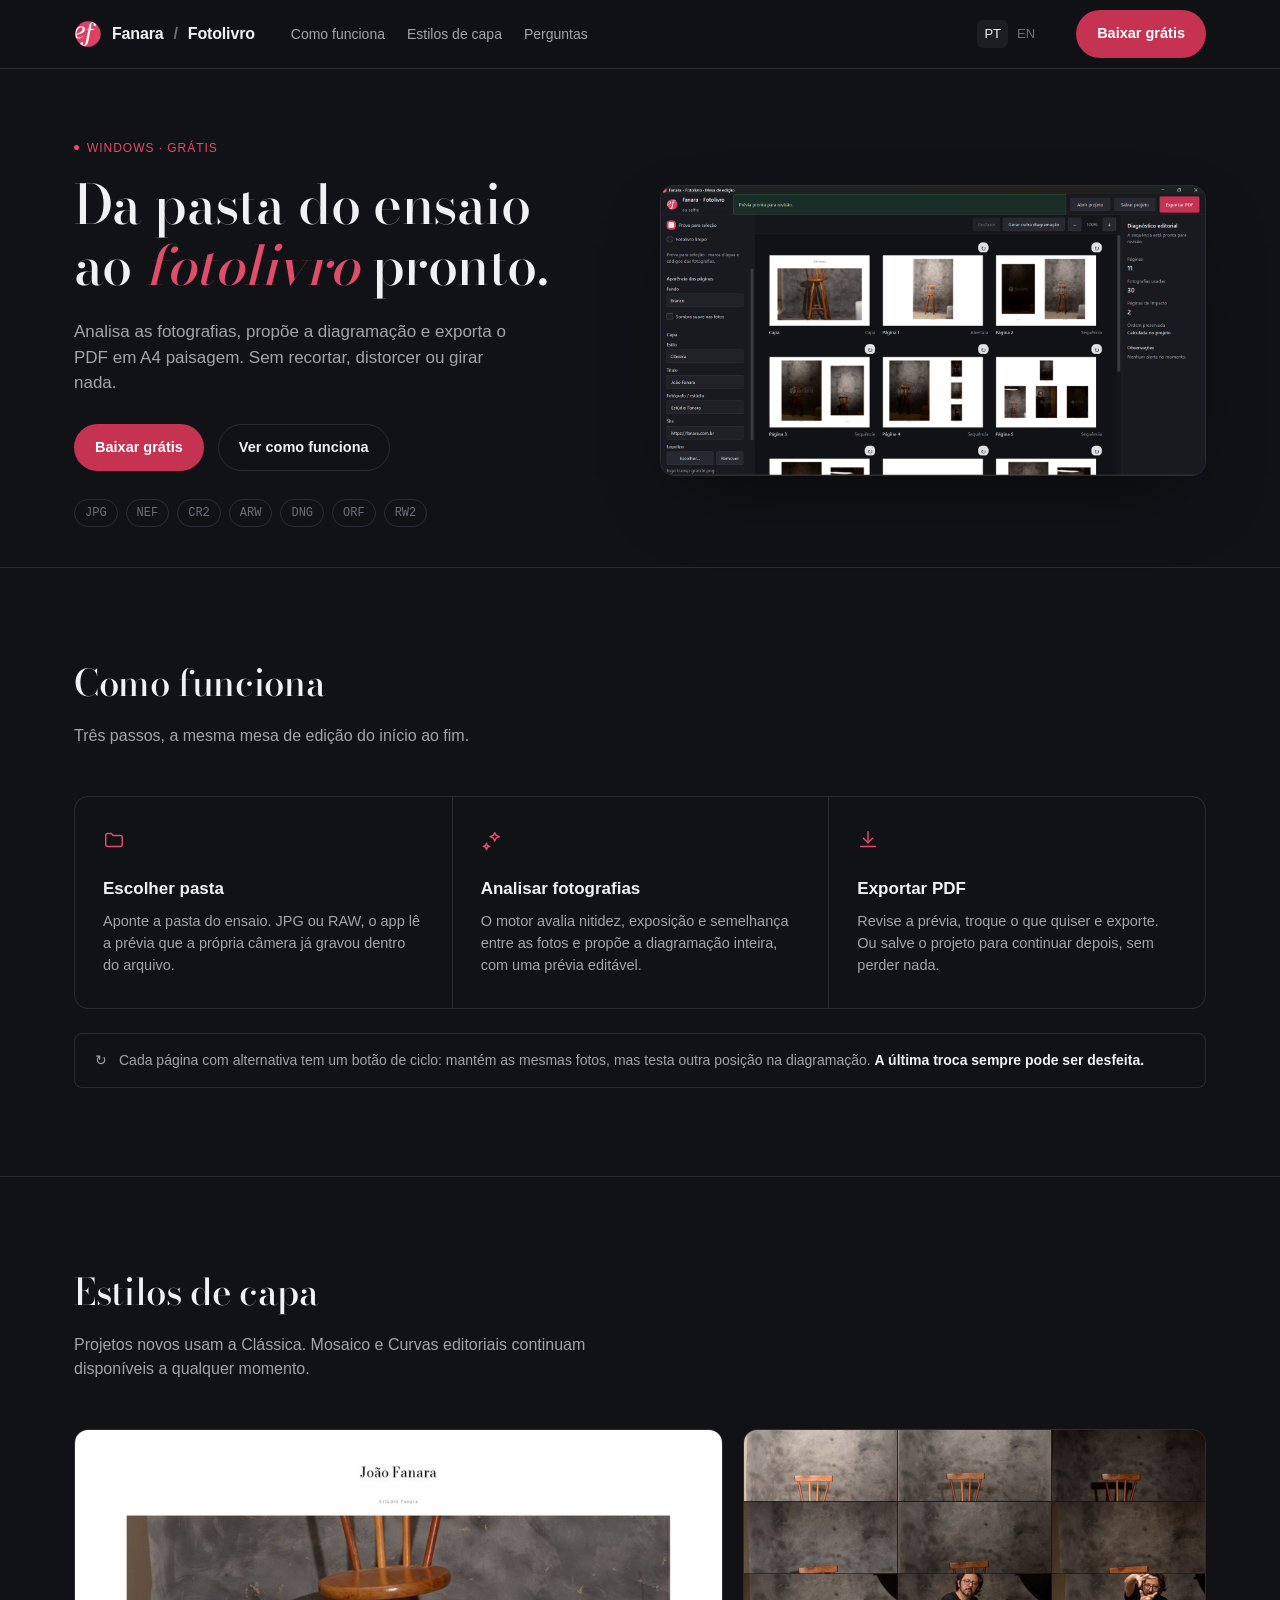
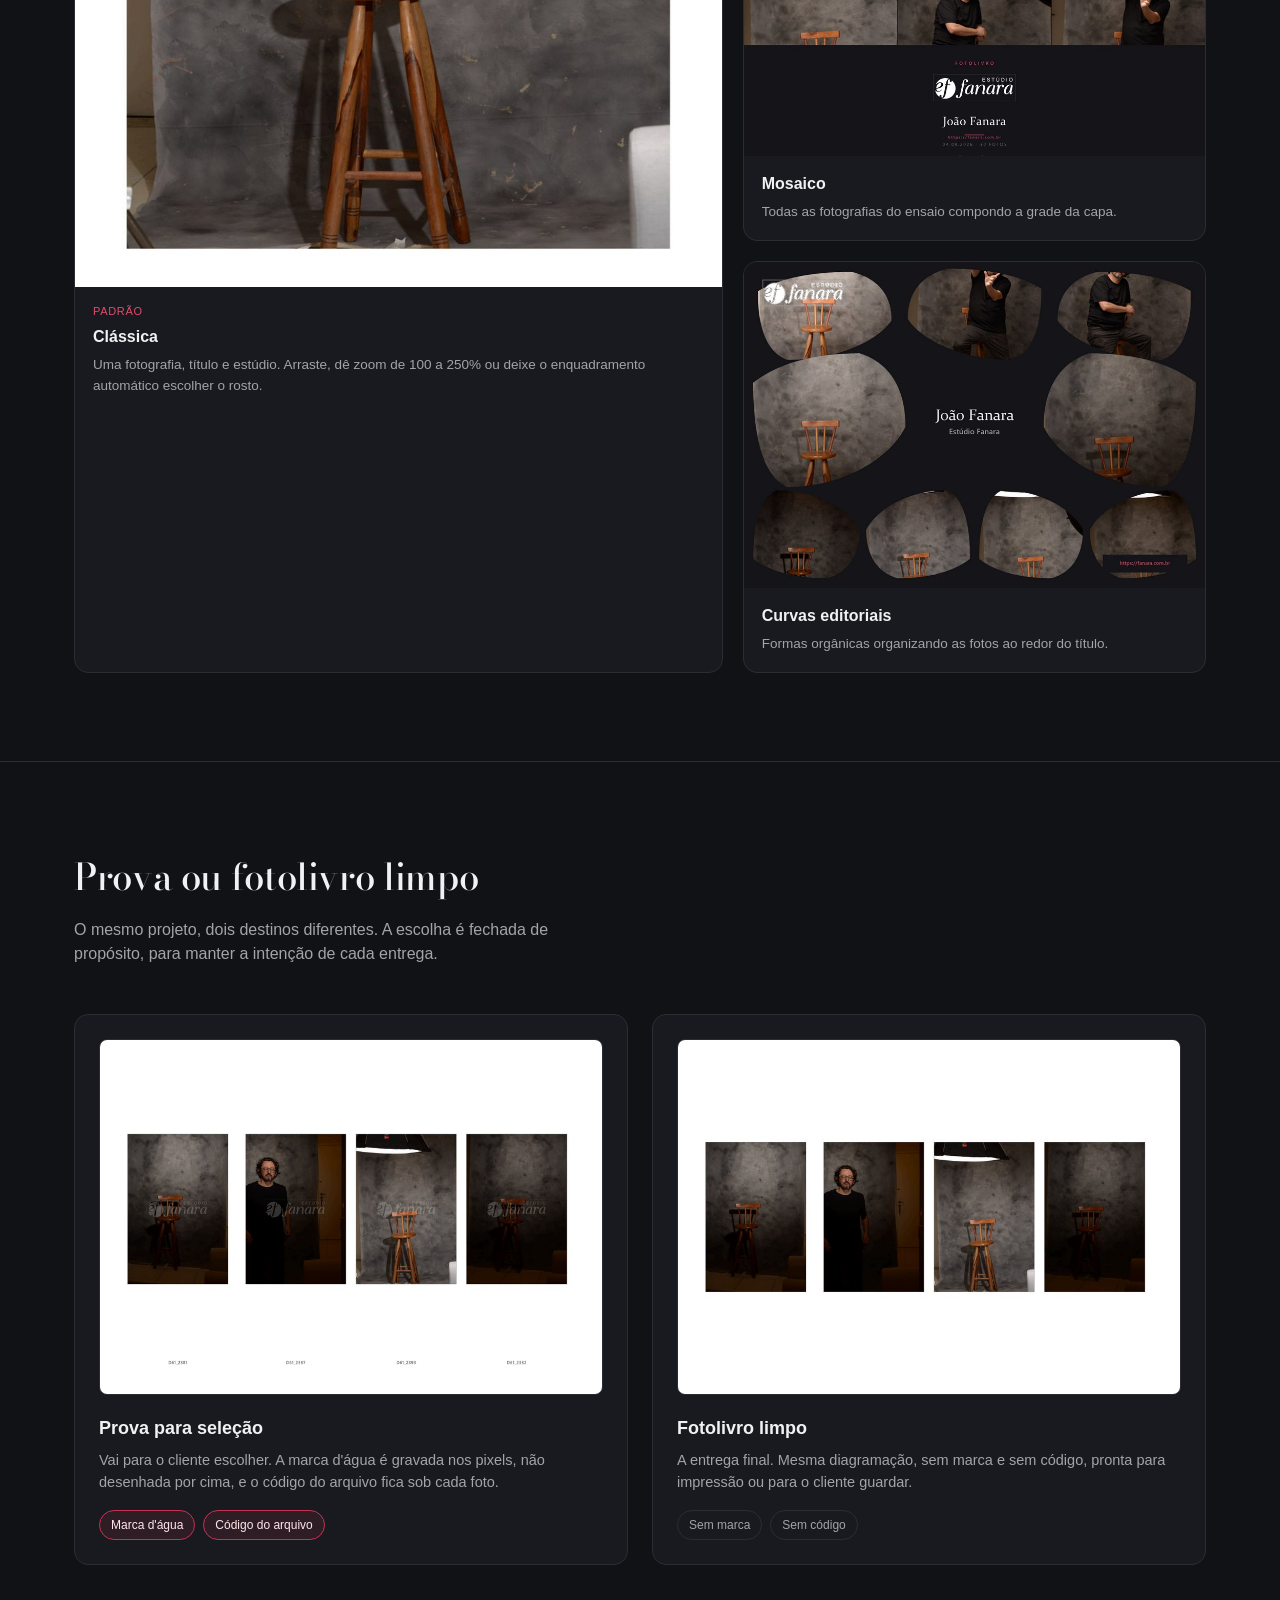
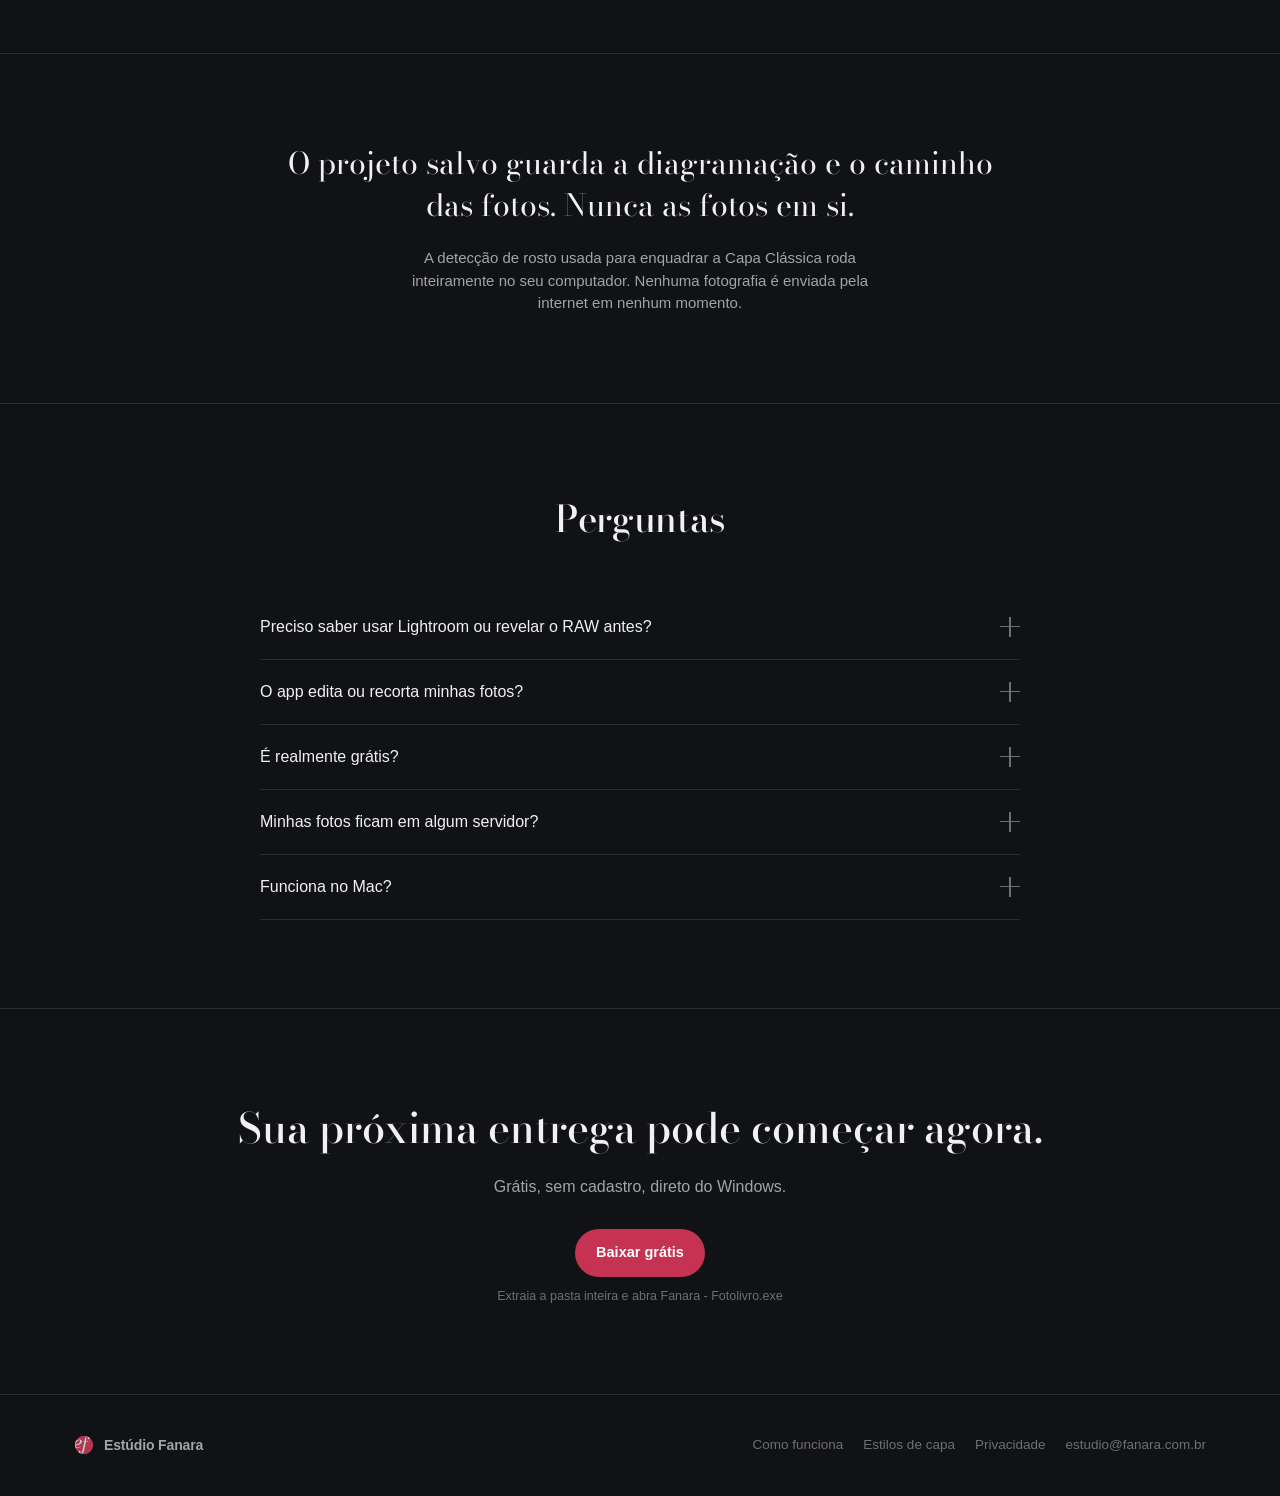
==== site/index.html @ 3e8a2805 "feat: publish the site and the Store submission assets Everything the Microsoft Store submission nee" ====
<!doctype html>
<html lang="pt-BR">
<head>
<meta charset="utf-8">
<meta name="viewport" content="width=device-width, initial-scale=1">
<title>Fanara - Fotolivro — da pasta do ensaio ao PDF pronto</title>
<meta name="description" content="Aplicativo Windows gratuito que transforma a pasta de um ensaio em fotolivro A4. Analisa as fotos, propõe a diagramação e exporta o PDF sem recortar, distorcer ou girar nada.">
<link rel="icon" href="assets/img/mark.png">
<link rel="alternate" hreflang="pt-BR" href="https://fotolivro.fanara.com.br/">
<link rel="alternate" hreflang="en" href="https://fotolivro.fanara.com.br/en/">
<link rel="stylesheet" href="assets/css/style.css">
</head>
<body>

<nav class="nav">
  <div class="wrap">
    <a class="brand" href="#top">
      <img src="assets/img/mark.png" alt="">
      Fanara <span style="color:var(--text-faint)">/</span> Fotolivro
    </a>
    <ul class="nav-links">
      <li><a href="#como-funciona">Como funciona</a></li>
      <li><a href="#capas">Estilos de capa</a></li>
      <li><a href="#perguntas">Perguntas</a></li>
    </ul>
    <span class="lang-switch">
      <a href="/" aria-current="true">PT</a>
      <a href="/en/">EN</a>
    </span>
    <a class="btn btn-primary" href="downloads/Fanara-Fotolivro-Windows.zip">Baixar grátis</a>
  </div>
</nav>

<header class="hero" id="top">
  <div class="wrap">
    <div class="reveal">
      <span class="eyebrow"><span class="dot"></span>Windows · Grátis</span>
      <h1>Da pasta do ensaio ao <em>fotolivro</em> pronto.</h1>
      <p class="lead">Analisa as fotografias, propõe a diagramação e exporta o PDF em A4 paisagem. Sem recortar, distorcer ou girar nada.</p>
      <div class="cta-row">
        <a class="btn btn-primary" href="downloads/Fanara-Fotolivro-Windows.zip">Baixar grátis</a>
        <a class="btn btn-ghost" href="#como-funciona">Ver como funciona</a>
      </div>
      <div class="formats">
        <span>JPG</span><span>NEF</span><span>CR2</span><span>ARW</span><span>DNG</span><span>ORF</span><span>RW2</span>
      </div>
    </div>
    <div class="hero-shot reveal">
      <img src="assets/img/hero-mesa-edicao.png" alt="Mesa de edição do Fanara - Fotolivro com a prévia de um fotolivro em andamento" width="1600" height="850" loading="eager">
    </div>
  </div>
</header>

<section id="como-funciona">
  <div class="wrap">
    <div class="section-head reveal">
      <h2>Como funciona</h2>
      <p>Três passos, a mesma mesa de edição do início ao fim.</p>
    </div>

    <div class="flow reveal">
      <div class="flow-step">
        <svg viewBox="0 0 24 24" fill="none" stroke="currentColor" stroke-width="1.6" stroke-linecap="round" stroke-linejoin="round"><path d="M3 7a2 2 0 0 1 2-2h4l2 2h8a2 2 0 0 1 2 2v8a2 2 0 0 1-2 2H5a2 2 0 0 1-2-2Z"/></svg>
        <h3>Escolher pasta</h3>
        <p>Aponte a pasta do ensaio. JPG ou RAW, o app lê a prévia que a própria câmera já gravou dentro do arquivo.</p>
      </div>
      <div class="flow-step">
        <svg viewBox="0 0 24 24" fill="none" stroke="currentColor" stroke-width="1.6" stroke-linecap="round" stroke-linejoin="round"><path d="m15 4 1.5 3L20 8.5 16.5 10 15 13l-1.5-3L10 8.5 13.5 7Z"/><path d="M6 15.5 7 18l2.5 1L7 20l-1 2.5L5 20l-2.5-1L5 18Z"/></svg>
        <h3>Analisar fotografias</h3>
        <p>O motor avalia nitidez, exposição e semelhança entre as fotos e propõe a diagramação inteira, com uma prévia editável.</p>
      </div>
      <div class="flow-step">
        <svg viewBox="0 0 24 24" fill="none" stroke="currentColor" stroke-width="1.6" stroke-linecap="round" stroke-linejoin="round"><path d="M12 3v12"/><path d="m7 10 5 5 5-5"/><path d="M4 19h16"/></svg>
        <h3>Exportar PDF</h3>
        <p>Revise a prévia, troque o que quiser e exporte. Ou salve o projeto para continuar depois, sem perder nada.</p>
      </div>
    </div>

    <div class="cycle-note reveal">
      <span>↻</span>
      <span>Cada página com alternativa tem um botão de ciclo: mantém as mesmas fotos, mas testa outra posição na diagramação. <strong>A última troca sempre pode ser desfeita.</strong></span>
    </div>
  </div>
</section>

<section id="capas">
  <div class="wrap">
    <div class="section-head reveal">
      <h2>Estilos de capa</h2>
      <p>Projetos novos usam a Clássica. Mosaico e Curvas editoriais continuam disponíveis a qualquer momento.</p>
    </div>

    <div class="covers reveal">
      <div class="cover-card">
        <img src="assets/img/capa-classica.jpg" alt="Capa Clássica: uma fotografia, título e nome do estúdio sobre fundo claro" loading="lazy">
        <div class="cap">
          <span class="tag">Padrão</span>
          <h3>Clássica</h3>
          <p>Uma fotografia, título e estúdio. Arraste, dê zoom de 100 a 250% ou deixe o enquadramento automático escolher o rosto.</p>
        </div>
      </div>
      <div class="covers-side">
        <div class="cover-card">
          <img src="assets/img/capa-mosaico.jpg" alt="Capa Mosaico: grade com todas as fotografias do ensaio" loading="lazy">
          <div class="cap">
            <h3>Mosaico</h3>
            <p>Todas as fotografias do ensaio compondo a grade da capa.</p>
          </div>
        </div>
        <div class="cover-card">
          <img src="assets/img/capa-curvas.jpg" alt="Capa Curvas editoriais: formas orgânicas organizando as fotografias ao redor do título" loading="lazy">
          <div class="cap">
            <h3>Curvas editoriais</h3>
            <p>Formas orgânicas organizando as fotos ao redor do título.</p>
          </div>
        </div>
      </div>
    </div>
  </div>
</section>

<section id="modos">
  <div class="wrap">
    <div class="section-head reveal">
      <h2>Prova ou fotolivro limpo</h2>
      <p>O mesmo projeto, dois destinos diferentes. A escolha é fechada de propósito, para manter a intenção de cada entrega.</p>
    </div>

    <div class="modes reveal">
      <div class="mode-card">
        <img src="assets/img/modo-prova.jpg" alt="Página no modo Prova para seleção, com marca d'água e código do arquivo" loading="lazy">
        <h3>Prova para seleção</h3>
        <p>Vai para o cliente escolher. A marca d'água é gravada nos pixels, não desenhada por cima, e o código do arquivo fica sob cada foto.</p>
        <div class="badges">
          <span class="badge on">Marca d'água</span>
          <span class="badge on">Código do arquivo</span>
        </div>
      </div>
      <div class="mode-card">
        <img src="assets/img/modo-fotolivro.jpg" alt="Página no modo Fotolivro limpo, sem marca d'água nem legenda" loading="lazy">
        <h3>Fotolivro limpo</h3>
        <p>A entrega final. Mesma diagramação, sem marca e sem código, pronta para impressão ou para o cliente guardar.</p>
        <div class="badges">
          <span class="badge">Sem marca</span>
          <span class="badge">Sem código</span>
        </div>
      </div>
    </div>
  </div>
</section>

<section class="manifesto">
  <div class="wrap reveal">
    <p class="big">O projeto salvo guarda a diagramação e o caminho das fotos. Nunca as fotos em si.</p>
    <p class="small">A detecção de rosto usada para enquadrar a Capa Clássica roda inteiramente no seu computador. Nenhuma fotografia é enviada pela internet em nenhum momento.</p>
  </div>
</section>

<section id="perguntas">
  <div class="wrap">
    <div class="section-head center reveal">
      <h2>Perguntas</h2>
    </div>
    <div class="faq reveal">
      <details class="faq-item">
        <summary>Preciso saber usar Lightroom ou revelar o RAW antes?<span class="plus"></span></summary>
        <p>Não. Para arquivos RAW, o app lê a prévia JPEG que a própria câmera já grava dentro do arquivo. Não há revelação, perfil de cor, correção de lente ou ajuste de exposição.</p>
      </details>
      <details class="faq-item">
        <summary>O app edita ou recorta minhas fotos?<span class="plus"></span></summary>
        <p>As fotografias entram inteiras nas páginas, sem corte, distorção ou rotação decorativa. A única marcação aplicada é a d'água, e só no modo Prova.</p>
      </details>
      <details class="faq-item">
        <summary>É realmente grátis?<span class="plus"></span></summary>
        <p>Sim. Sem cadastro, sem cobrança e sem limite de fotos ou de exportações.</p>
      </details>
      <details class="faq-item">
        <summary>Minhas fotos ficam em algum servidor?<span class="plus"></span></summary>
        <p>Não. O app não faz nenhuma conexão de rede. O projeto salvo guarda a diagramação e o caminho das fotos na sua pasta, nunca as imagens.</p>
      </details>
      <details class="faq-item">
        <summary>Funciona no Mac?<span class="plus"></span></summary>
        <p>Por enquanto, só Windows.</p>
      </details>
    </div>
  </div>
</section>

<section class="final">
  <div class="wrap reveal">
    <h2>Sua próxima entrega pode começar agora.</h2>
    <p>Grátis, sem cadastro, direto do Windows.</p>
    <a class="btn btn-primary" href="downloads/Fanara-Fotolivro-Windows.zip">Baixar grátis</a>
    <span class="btn-sub">Extraia a pasta inteira e abra Fanara - Fotolivro.exe</span>
  </div>
</section>

<footer>
  <div class="wrap">
    <span class="brand">
      <img src="assets/img/mark.png" alt="">
      Estúdio Fanara
    </span>
    <ul class="foot-links">
      <li><a href="#como-funciona">Como funciona</a></li>
      <li><a href="#capas">Estilos de capa</a></li>
      <li><a href="/privacidade.html">Privacidade</a></li>
      <li><a href="mailto:estudio@fanara.com.br">estudio@fanara.com.br</a></li>
    </ul>
  </div>
</footer>

<script src="assets/js/main.js"></script>
</body>
</html>
---- site/assets/css/style.css ----
/* Fanara - Fotolivro — landing page. Tokens lifted straight from the app's
   own theme.qss so the site and the product read as one thing. */

@font-face {
  font-family: "Bodoni Moda";
  src: url("../fonts/BodoniModa[opsz,wght].ttf");
  font-weight: 400 900;
  font-style: normal;
  font-display: swap;
}

:root {
  --bg: #111215;
  --panel: #191a1f;
  --panel-2: #1d1e24;
  --border: #2c2d34;
  --text: #f1f1f3;
  --text-muted: #a3a3ab;
  --text-faint: #6e6e76;
  --rose: #c53252;
  --rose-bright: #e04c6b;
  --rose-ink: #ffe6ec;

  --serif: "Bodoni Moda", Georgia, "Times New Roman", serif;
  --sans: -apple-system, BlinkMacSystemFont, "Segoe UI", Roboto, Helvetica, Arial, sans-serif;

  --max: 1180px;
  --radius: 14px;
  --radius-sm: 8px;
}

* {
  box-sizing: border-box;
}

html {
  color-scheme: dark;
  scroll-behavior: smooth;
}

body {
  margin: 0;
  background: var(--bg);
  color: var(--text);
  font-family: var(--sans);
  font-size: 16px;
  line-height: 1.5;
  -webkit-font-smoothing: antialiased;
}

img {
  max-width: 100%;
  height: auto;
  display: block;
}

a {
  color: inherit;
}

.wrap {
  max-width: var(--max);
  margin: 0 auto;
  padding: 0 24px;
}

/* ---------- nav ---------- */

.nav {
  position: sticky;
  top: 0;
  z-index: 40;
  background: rgba(17, 18, 21, 0.86);
  backdrop-filter: blur(10px);
  -webkit-backdrop-filter: blur(10px);
  border-bottom: 1px solid var(--border);
}

.nav .wrap {
  height: 68px;
  display: flex;
  align-items: center;
  gap: 28px;
}

.brand {
  display: flex;
  align-items: center;
  gap: 10px;
  font-weight: 600;
  letter-spacing: -0.01em;
  white-space: nowrap;
  text-decoration: none;
}

.brand img {
  width: 28px;
  height: 28px;
}

.nav-links {
  display: flex;
  gap: 22px;
  margin: 0 auto 0 8px;
  list-style: none;
  padding: 0;
}

.nav-links a {
  text-decoration: none;
  color: var(--text-muted);
  font-size: 14px;
  transition: color 0.15s ease;
}

.nav-links a:hover {
  color: var(--text);
}

.lang-switch {
  display: flex;
  gap: 2px;
  font-size: 13px;
  color: var(--text-faint);
}

.lang-switch a {
  text-decoration: none;
  padding: 4px 7px;
  border-radius: 6px;
}

.lang-switch a[aria-current="true"] {
  color: var(--text);
  background: var(--panel-2);
}

.nav .btn {
  margin-left: 6px;
}

.nav-toggle {
  display: none;
}

/* ---------- buttons ---------- */

.btn {
  display: inline-flex;
  align-items: center;
  gap: 8px;
  padding: 12px 20px;
  border-radius: 999px;
  font-size: 14.5px;
  font-weight: 600;
  text-decoration: none;
  border: 1px solid transparent;
  cursor: pointer;
  white-space: nowrap;
  transition: transform 0.15s ease, background 0.15s ease, border-color 0.15s ease;
}

.btn:active {
  transform: scale(0.98);
}

.btn-primary {
  background: var(--rose);
  color: #ffffff;
}

.btn-primary:hover {
  background: var(--rose-bright);
}

.btn-ghost {
  background: transparent;
  border-color: var(--border);
  color: var(--text);
}

.btn-ghost:hover {
  border-color: var(--text-faint);
}

.btn-sub {
  display: block;
  margin-top: 10px;
  font-size: 12.5px;
  color: var(--text-faint);
}

/* ---------- hero ---------- */

.hero {
  padding: 64px 0 40px;
}

.hero .wrap {
  display: grid;
  grid-template-columns: 1fr;
  gap: 40px;
  align-items: center;
}

.eyebrow {
  display: inline-flex;
  align-items: center;
  gap: 8px;
  font-size: 12px;
  letter-spacing: 0.08em;
  text-transform: uppercase;
  color: var(--rose-bright);
  margin-bottom: 18px;
}

.eyebrow .dot {
  width: 5px;
  height: 5px;
  border-radius: 50%;
  background: currentColor;
}

.hero h1 {
  font-family: var(--serif);
  font-weight: 500;
  font-size: clamp(2.1rem, 4.6vw, 3.4rem);
  line-height: 1.12;
  letter-spacing: -0.01em;
  margin: 0 0 18px;
  max-width: 15ch;
}

.hero h1 em {
  font-style: italic;
  color: var(--rose-bright);
  line-height: 1.15;
  padding-bottom: 0.06em;
  display: inline-block;
}

.hero p.lead {
  font-size: 17px;
  color: var(--text-muted);
  max-width: 46ch;
  margin: 0 0 28px;
}

.hero .cta-row {
  display: flex;
  flex-wrap: wrap;
  align-items: center;
  gap: 14px;
}

.hero-shot {
  border-radius: var(--radius);
  overflow: hidden;
  border: 1px solid var(--border);
  box-shadow: 0 30px 80px -30px rgba(0, 0, 0, 0.6);
}

.hero-shot img {
  width: 100%;
  height: auto;
}

.formats {
  display: flex;
  flex-wrap: wrap;
  gap: 8px;
  margin-top: 28px;
}

.formats span {
  font-size: 12px;
  font-family: ui-monospace, "SFMono-Regular", Consolas, monospace;
  color: var(--text-faint);
  border: 1px solid var(--border);
  border-radius: 999px;
  padding: 4px 10px;
}

/* ---------- section shell ---------- */

section {
  padding: 88px 0;
  border-top: 1px solid var(--border);
}

.section-head {
  max-width: 60ch;
  margin: 0 0 48px;
}

.section-head h2 {
  font-family: var(--serif);
  font-weight: 500;
  font-size: clamp(1.7rem, 3vw, 2.3rem);
  margin: 0 0 12px;
  letter-spacing: -0.01em;
}

.section-head p {
  color: var(--text-muted);
  font-size: 16px;
  margin: 0;
}

.section-head.center {
  margin-left: auto;
  margin-right: auto;
  text-align: center;
}

/* ---------- workflow ---------- */

.flow {
  display: grid;
  grid-template-columns: repeat(3, 1fr);
  gap: 0;
  border: 1px solid var(--border);
  border-radius: var(--radius);
  overflow: hidden;
}

.flow-step {
  padding: 32px 28px;
  border-left: 1px solid var(--border);
  position: relative;
}

.flow-step:first-child {
  border-left: none;
}

.flow-step .num {
  font-family: ui-monospace, monospace;
  font-size: 12px;
  color: var(--text-faint);
  margin-bottom: 16px;
  display: block;
}

.flow-step svg {
  width: 22px;
  height: 22px;
  color: var(--rose-bright);
  margin-bottom: 18px;
}

.flow-step h3 {
  font-size: 17px;
  margin: 0 0 10px;
  font-weight: 600;
}

.flow-step p {
  color: var(--text-muted);
  font-size: 14.5px;
  margin: 0;
}

.cycle-note {
  display: flex;
  align-items: flex-start;
  gap: 12px;
  margin-top: 24px;
  padding: 16px 20px;
  border: 1px solid var(--border);
  border-radius: var(--radius-sm);
  color: var(--text-muted);
  font-size: 14px;
}

.cycle-note strong {
  color: var(--text);
}

/* ---------- covers bento ---------- */

.covers {
  display: grid;
  grid-template-columns: 1.4fr 1fr;
  gap: 20px;
}

.covers-side {
  display: grid;
  gap: 20px;
}

.cover-card {
  border: 1px solid var(--border);
  border-radius: var(--radius);
  overflow: hidden;
  background: var(--panel);
}

.cover-card img {
  width: 100%;
  aspect-ratio: 297 / 210;
  object-fit: cover;
}

.cover-card .cap {
  padding: 16px 18px 18px;
}

.cover-card .cap .tag {
  font-size: 11px;
  letter-spacing: 0.06em;
  text-transform: uppercase;
  color: var(--rose-bright);
  margin-bottom: 6px;
  display: block;
}

.cover-card h3 {
  margin: 0 0 6px;
  font-size: 16px;
}

.cover-card p {
  margin: 0;
  font-size: 13.5px;
  color: var(--text-muted);
}

/* ---------- modes split ---------- */

.modes {
  display: grid;
  grid-template-columns: 1fr 1fr;
  gap: 24px;
}

.mode-card {
  border: 1px solid var(--border);
  border-radius: var(--radius);
  padding: 24px;
  background: var(--panel);
}

.mode-card img {
  border-radius: var(--radius-sm);
  border: 1px solid var(--border);
  margin-bottom: 20px;
}

.mode-card h3 {
  font-size: 18px;
  margin: 0 0 8px;
}

.mode-card p {
  color: var(--text-muted);
  font-size: 14.5px;
  margin: 0 0 16px;
}

.badges {
  display: flex;
  flex-wrap: wrap;
  gap: 8px;
}

.badge {
  font-size: 12px;
  padding: 5px 11px;
  border-radius: 999px;
  border: 1px solid var(--border);
  color: var(--text-muted);
}

.badge.on {
  border-color: var(--rose);
  color: var(--rose-ink);
  background: rgba(197, 50, 82, 0.12);
}

/* ---------- manifesto (privacy) ---------- */

.manifesto {
  text-align: center;
}

.manifesto .wrap {
  max-width: 780px;
}

.manifesto p.big {
  font-family: var(--serif);
  font-size: clamp(1.4rem, 2.6vw, 1.9rem);
  line-height: 1.4;
  margin: 0 0 20px;
}

.manifesto p.small {
  color: var(--text-muted);
  font-size: 15px;
  max-width: 56ch;
  margin: 0 auto;
}

/* ---------- faq ---------- */

.faq {
  max-width: 760px;
  margin: 0 auto;
}

.faq-item {
  border-bottom: 1px solid var(--border);
}

.faq-item summary {
  cursor: pointer;
  padding: 20px 0;
  font-size: 16px;
  font-weight: 500;
  list-style: none;
  display: flex;
  justify-content: space-between;
  align-items: center;
  gap: 16px;
}

.faq-item summary::-webkit-details-marker {
  display: none;
}

.faq-item summary .plus {
  flex: none;
  width: 20px;
  height: 20px;
  position: relative;
}

.faq-item summary .plus::before,
.faq-item summary .plus::after {
  content: "";
  position: absolute;
  background: var(--text-faint);
  transition: transform 0.2s ease;
}

.faq-item summary .plus::before {
  left: 0;
  top: 9px;
  width: 20px;
  height: 1.5px;
}

.faq-item summary .plus::after {
  left: 9px;
  top: 0;
  width: 1.5px;
  height: 20px;
}

.faq-item[open] summary .plus::after {
  transform: rotate(90deg);
  opacity: 0;
}

.faq-item p {
  margin: 0 0 22px;
  color: var(--text-muted);
  font-size: 14.5px;
  max-width: 62ch;
}

/* ---------- final cta ---------- */

.final {
  text-align: center;
  border-top: 1px solid var(--border);
}

.final h2 {
  font-family: var(--serif);
  font-size: clamp(1.8rem, 3.6vw, 2.6rem);
  font-weight: 500;
  margin: 0 0 16px;
}

.final p {
  color: var(--text-muted);
  margin: 0 0 30px;
}

/* ---------- footer ---------- */

footer {
  border-top: 1px solid var(--border);
  padding: 40px 0;
}

footer .wrap {
  display: flex;
  flex-wrap: wrap;
  justify-content: space-between;
  align-items: center;
  gap: 16px;
}

footer .brand {
  font-size: 14px;
  color: var(--text-muted);
}

footer .brand img {
  width: 20px;
  height: 20px;
  opacity: 0.8;
}

footer .foot-links {
  display: flex;
  gap: 20px;
  list-style: none;
  padding: 0;
  margin: 0;
  font-size: 13.5px;
  color: var(--text-faint);
}

footer .foot-links a {
  text-decoration: none;
}

footer .foot-links a:hover {
  color: var(--text-muted);
}

/* ---------- reveal ---------- */

.reveal {
  opacity: 0;
  transform: translateY(18px);
  transition: opacity 0.6s cubic-bezier(0.16, 1, 0.3, 1), transform 0.6s cubic-bezier(0.16, 1, 0.3, 1);
}

.reveal.in {
  opacity: 1;
  transform: none;
}

@media (prefers-reduced-motion: reduce) {
  .reveal {
    opacity: 1;
    transform: none;
    transition: none;
  }
  html {
    scroll-behavior: auto;
  }
}

/* ---------- responsive ---------- */

@media (min-width: 900px) {
  .hero .wrap {
    grid-template-columns: 1fr 1fr;
  }
}

@media (max-width: 899px) {
  .nav-links {
    display: none;
  }
  .covers {
    grid-template-columns: 1fr;
  }
  .covers-side {
    grid-template-columns: 1fr 1fr;
  }
}

@media (max-width: 720px) {
  .flow {
    grid-template-columns: 1fr;
  }
  .flow-step {
    border-left: none;
    border-top: 1px solid var(--border);
  }
  .flow-step:first-child {
    border-top: none;
  }
  .modes {
    grid-template-columns: 1fr;
  }
  .covers-side {
    grid-template-columns: 1fr;
  }
  section {
    padding: 56px 0;
  }
  .hero {
    padding: 40px 0 24px;
  }
  footer .wrap {
    flex-direction: column;
    align-items: flex-start;
  }
}

/* ---------- páginas legais ---------- */

.legal {
  padding: 72px 0 96px;
}

.legal .wrap {
  max-width: 720px;
}

.legal h1 {
  font-family: var(--serif);
  font-size: clamp(32px, 5vw, 46px);
  font-weight: 500;
  letter-spacing: -0.01em;
  margin-bottom: 12px;
}

.legal .meta {
  color: var(--text-faint);
  font-size: 14px;
  line-height: 1.7;
  padding-bottom: 28px;
  margin-bottom: 36px;
  border-bottom: 1px solid var(--border);
}

.legal h2 {
  font-size: 13px;
  font-weight: 600;
  letter-spacing: 0.12em;
  text-transform: uppercase;
  color: var(--text-muted);
  margin: 44px 0 14px;
}

.legal p,
.legal li {
  color: var(--text-muted);
  font-size: 16px;
  line-height: 1.75;
}

.legal p + p {
  margin-top: 14px;
}

.legal ul {
  list-style: none;
  margin-top: 14px;
}

.legal li {
  position: relative;
  padding-left: 22px;
}

.legal li + li {
  margin-top: 12px;
}

.legal li::before {
  content: "";
  position: absolute;
  left: 2px;
  top: 12px;
  width: 6px;
  height: 6px;
  border-radius: 50%;
  background: var(--rose);
}

.legal strong {
  color: var(--text);
  font-weight: 600;
}

.legal a {
  color: var(--text);
  text-decoration: underline;
  text-underline-offset: 3px;
  text-decoration-color: var(--rose);
}
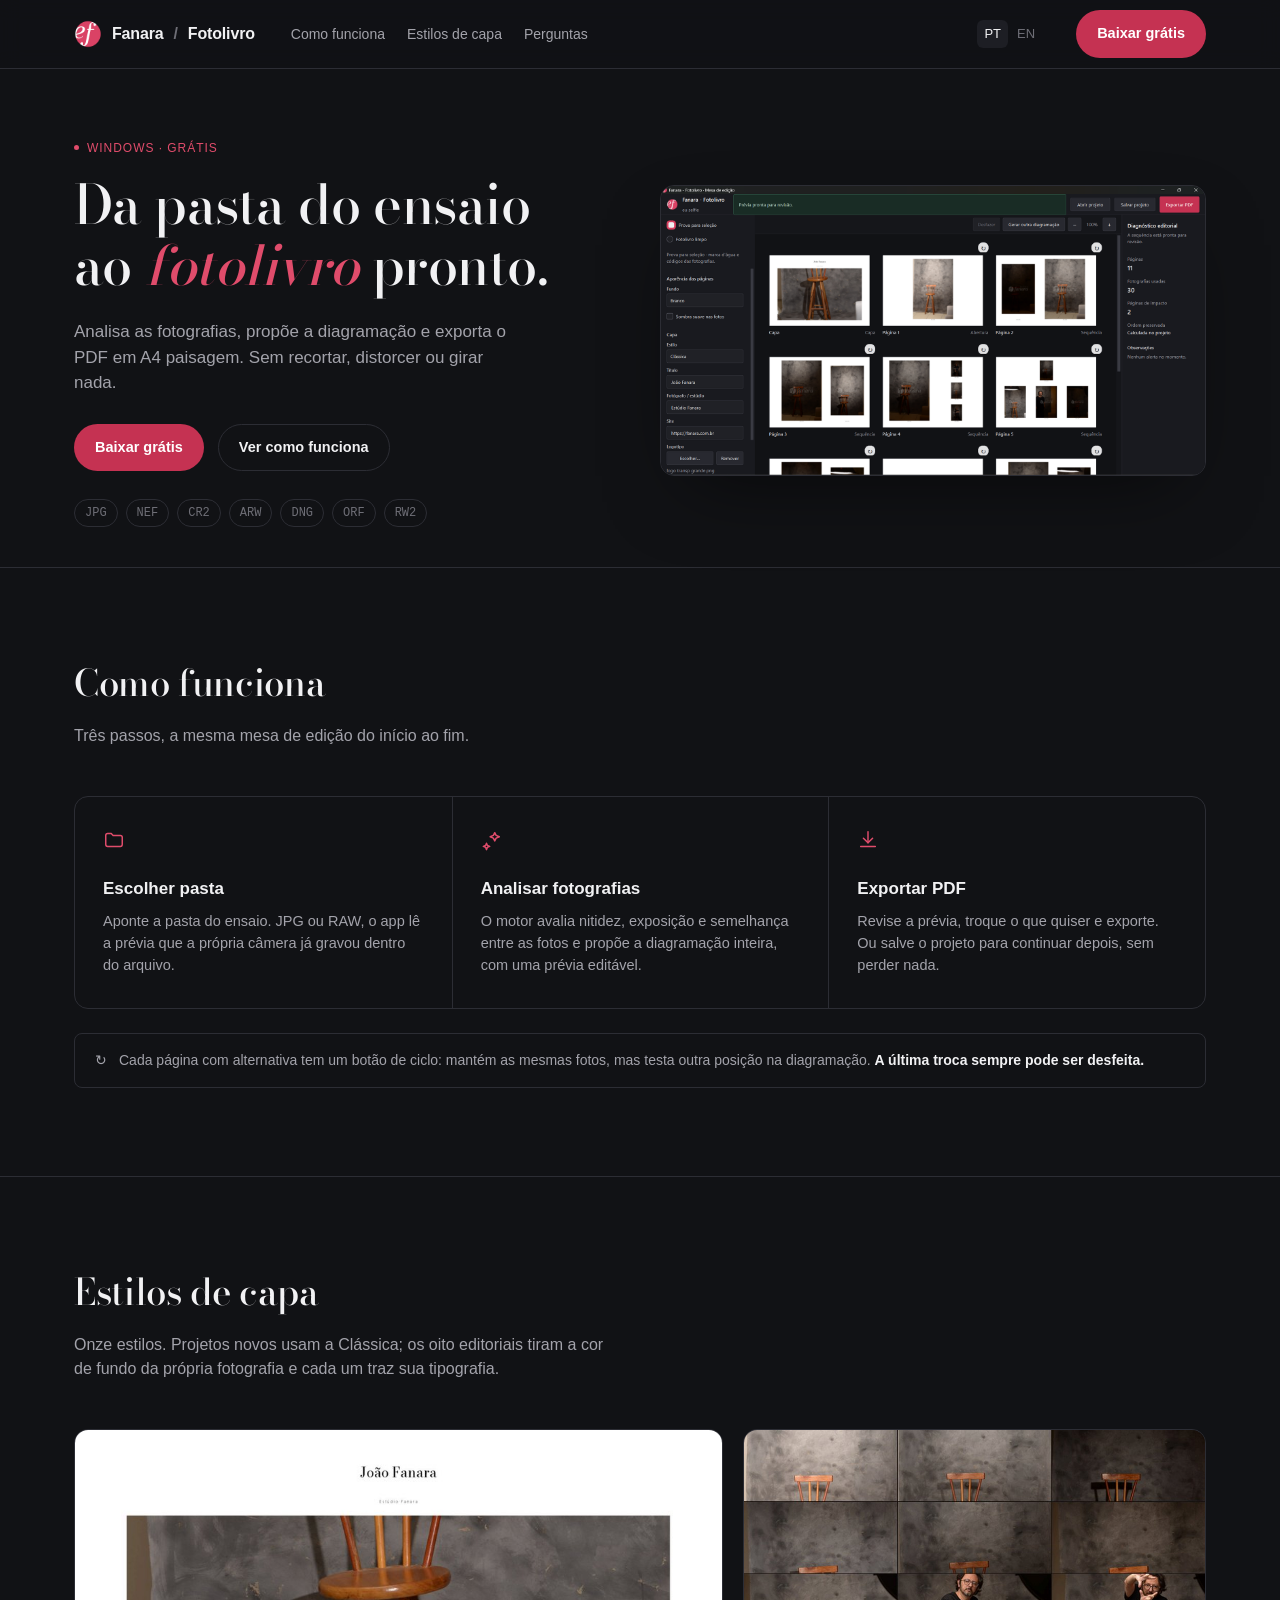
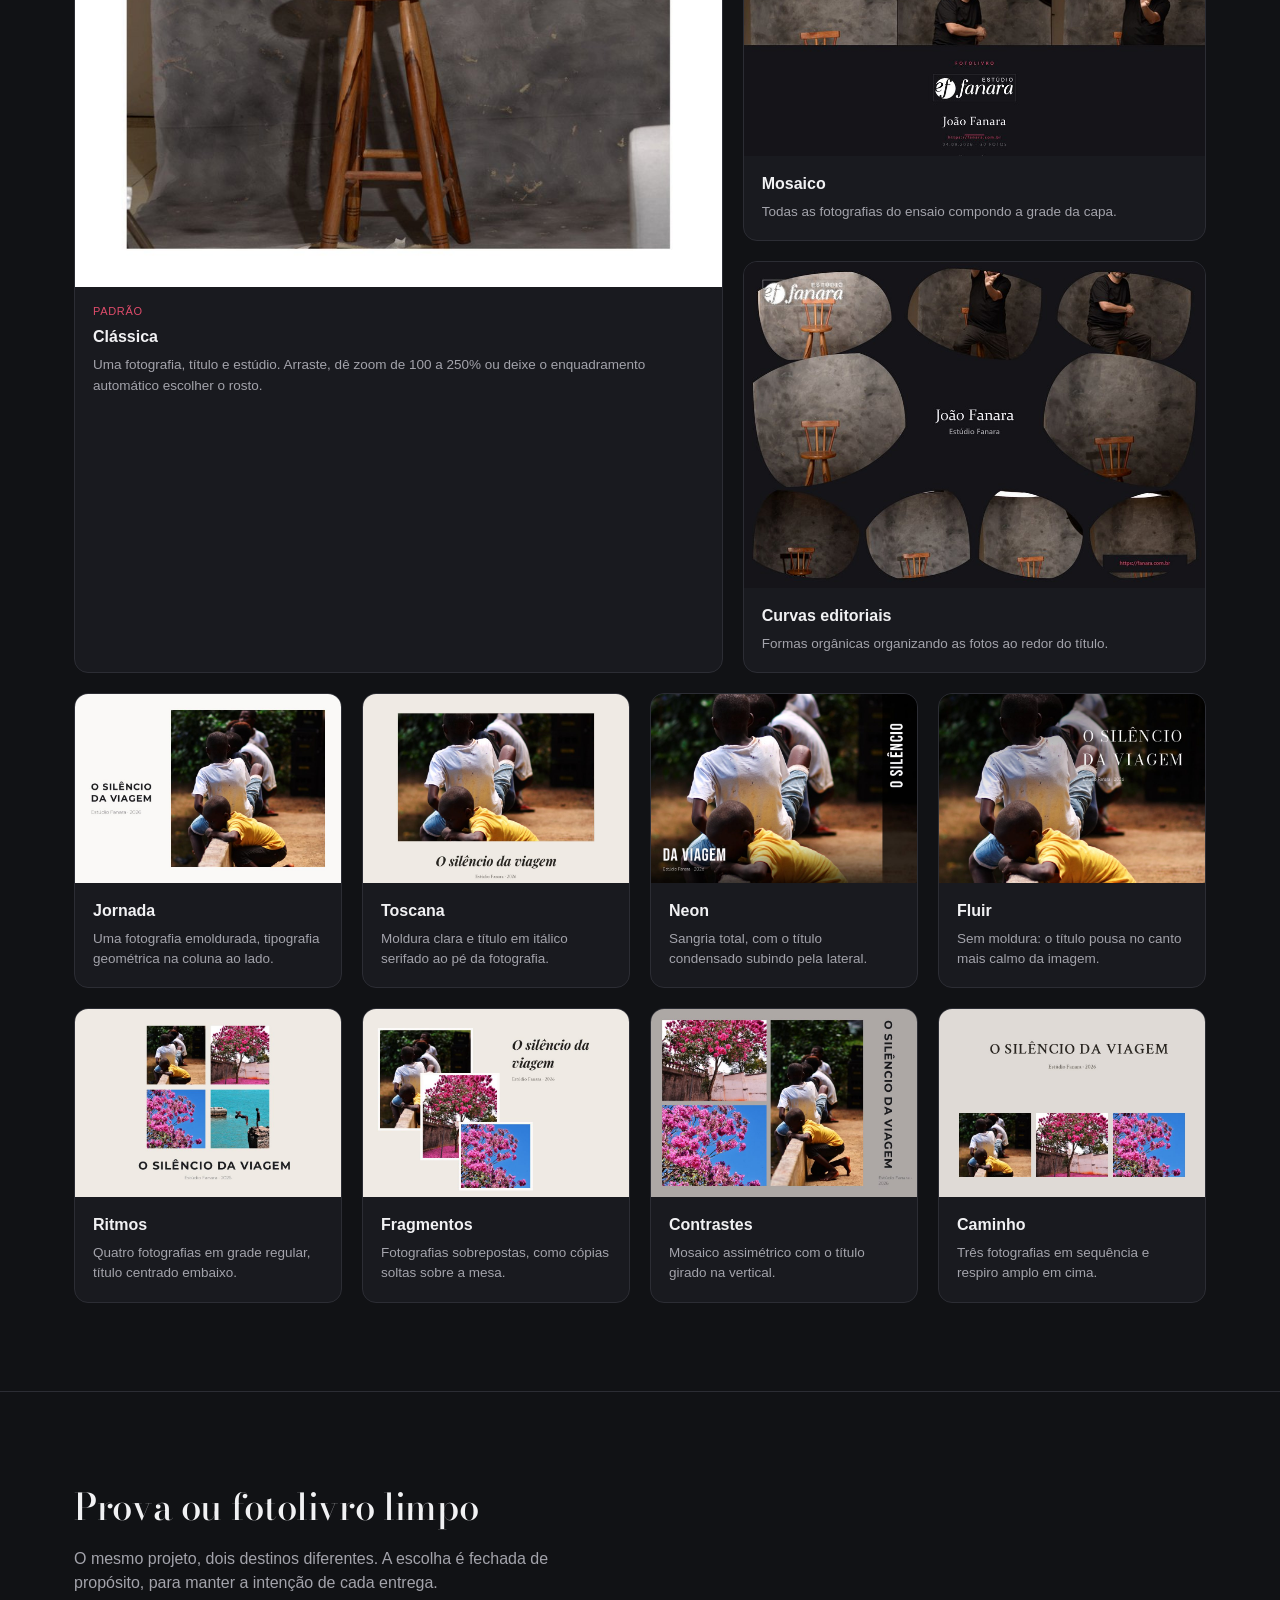
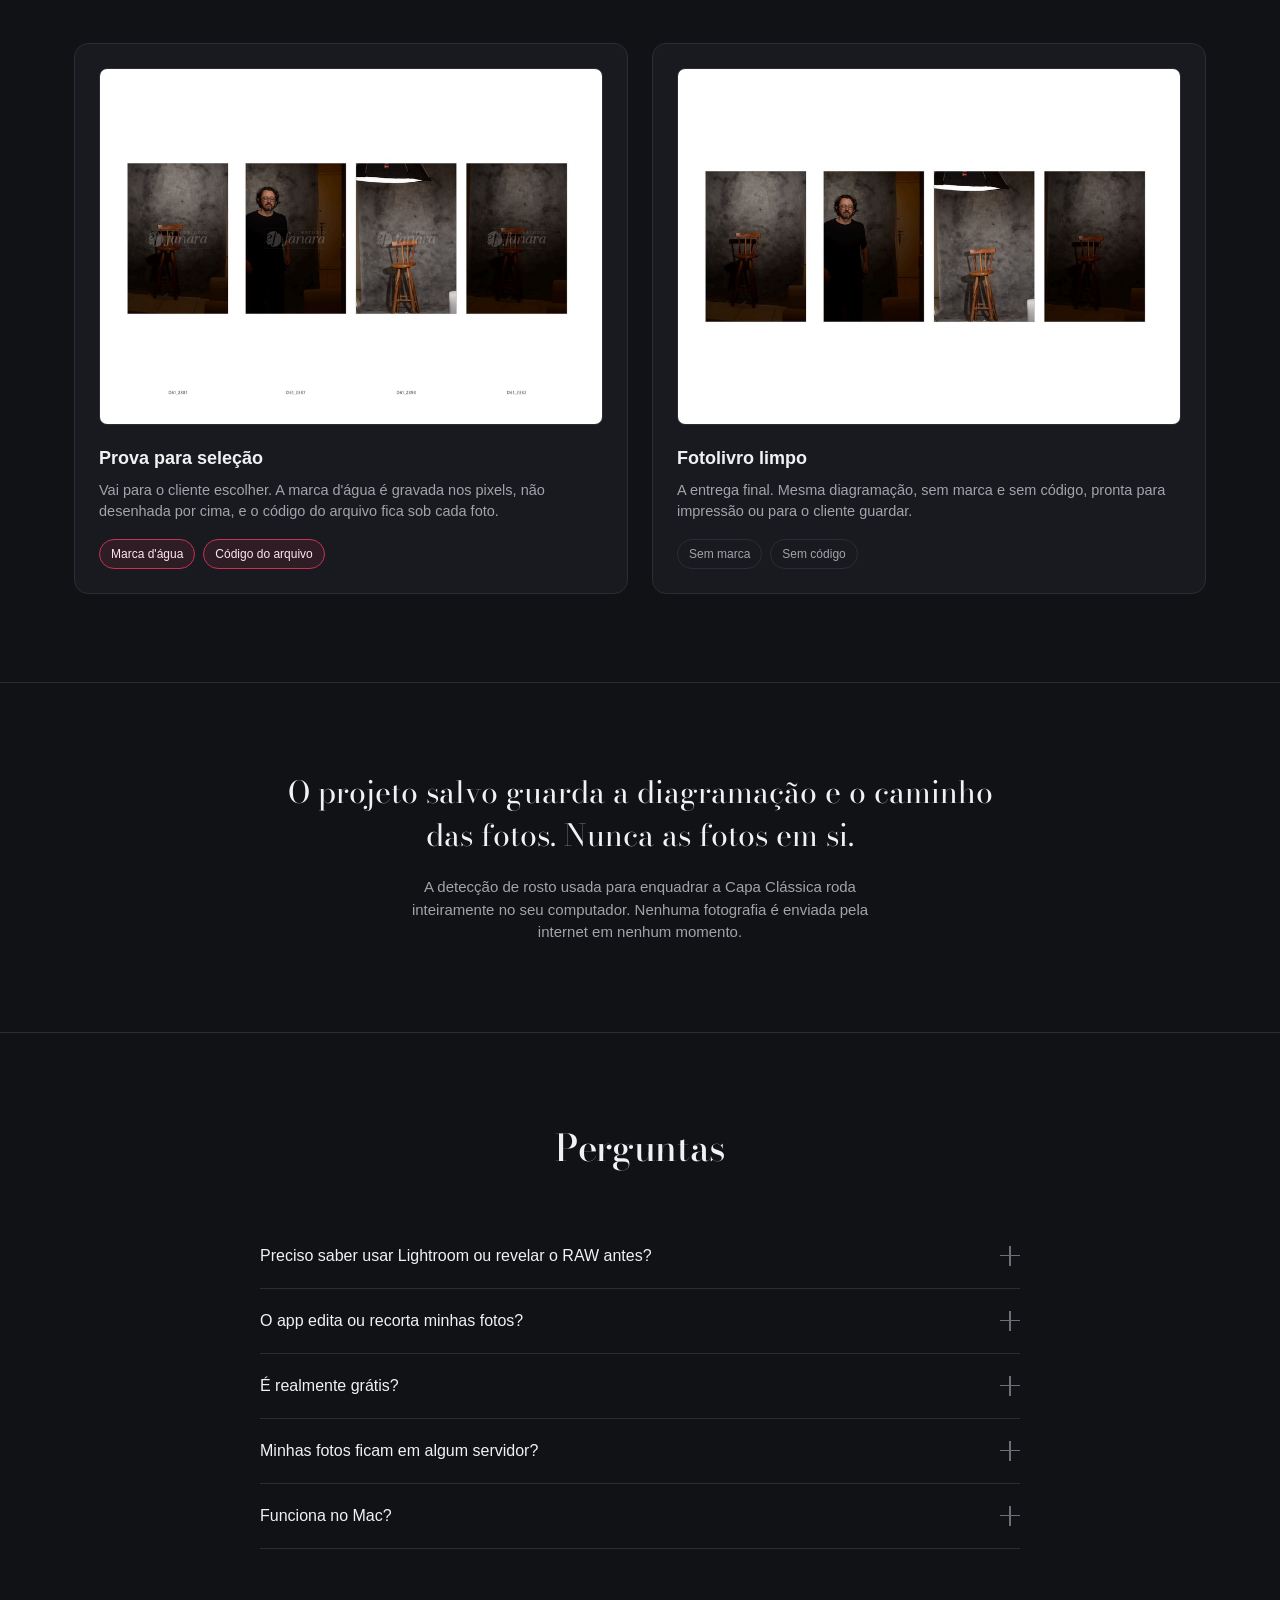
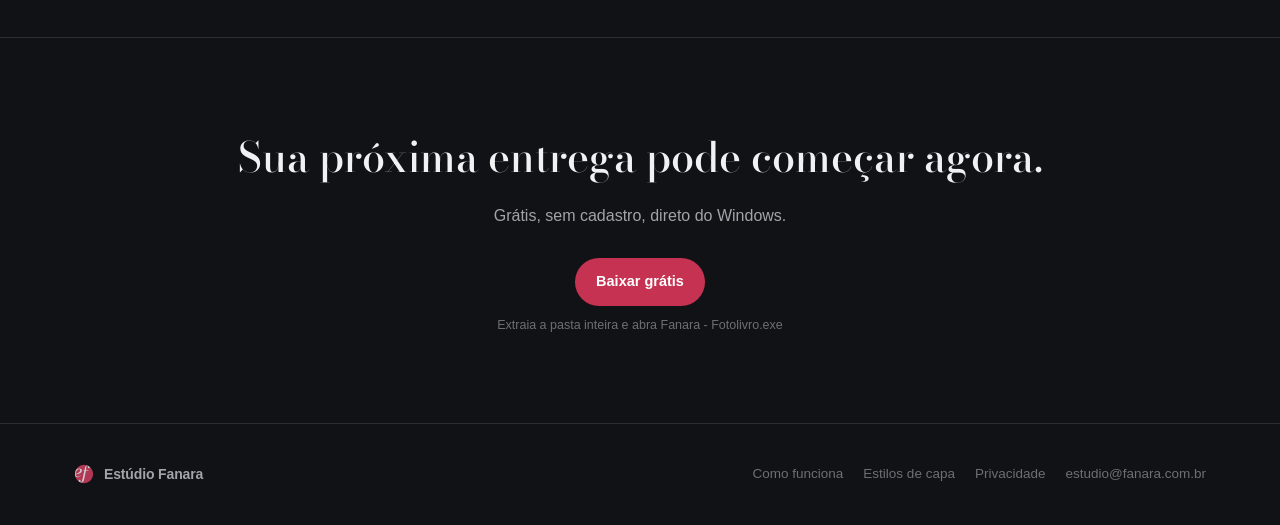
==== commit 8f8780f5: "docs: show the eleven cover styles on the site, not three A página dizia "Mosaico e Curvas editoriai" ====
--- a/site/index.html
+++ b/site/index.html
@@ -87,7 +87,7 @@
   <div class="wrap">
     <div class="section-head reveal">
       <h2>Estilos de capa</h2>
-      <p>Projetos novos usam a Clássica. Mosaico e Curvas editoriais continuam disponíveis a qualquer momento.</p>
+      <p>Onze estilos. Projetos novos usam a Clássica; os oito editoriais tiram a cor de fundo da própria fotografia e cada um traz sua tipografia.</p>
     </div>
 
     <div class="covers reveal">
@@ -113,6 +113,65 @@
             <h3>Curvas editoriais</h3>
             <p>Formas orgânicas organizando as fotos ao redor do título.</p>
           </div>
+        </div>
+      </div>
+    </div>
+
+    <div class="covers-grid reveal">
+      <div class="cover-card">
+        <img src="assets/img/capa-jornada.jpg" alt="Capa Jornada: uma fotografia emoldurada, tipografia geométrica na coluna ao lado" loading="lazy">
+        <div class="cap">
+          <h3>Jornada</h3>
+          <p>Uma fotografia emoldurada, tipografia geométrica na coluna ao lado.</p>
+        </div>
+      </div>
+      <div class="cover-card">
+        <img src="assets/img/capa-toscana.jpg" alt="Capa Toscana: moldura clara e título em itálico serifado ao pé da fotografia" loading="lazy">
+        <div class="cap">
+          <h3>Toscana</h3>
+          <p>Moldura clara e título em itálico serifado ao pé da fotografia.</p>
+        </div>
+      </div>
+      <div class="cover-card">
+        <img src="assets/img/capa-neon.jpg" alt="Capa Neon: sangria total, com o título condensado subindo pela lateral" loading="lazy">
+        <div class="cap">
+          <h3>Neon</h3>
+          <p>Sangria total, com o título condensado subindo pela lateral.</p>
+        </div>
+      </div>
+      <div class="cover-card">
+        <img src="assets/img/capa-fluir.jpg" alt="Capa Fluir: sem moldura: o título pousa no canto mais calmo da imagem" loading="lazy">
+        <div class="cap">
+          <h3>Fluir</h3>
+          <p>Sem moldura: o título pousa no canto mais calmo da imagem.</p>
+        </div>
+      </div>
+      <div class="cover-card">
+        <img src="assets/img/capa-ritmos.jpg" alt="Capa Ritmos: quatro fotografias em grade regular, título centrado embaixo" loading="lazy">
+        <div class="cap">
+          <h3>Ritmos</h3>
+          <p>Quatro fotografias em grade regular, título centrado embaixo.</p>
+        </div>
+      </div>
+      <div class="cover-card">
+        <img src="assets/img/capa-fragmentos.jpg" alt="Capa Fragmentos: fotografias sobrepostas, como cópias soltas sobre a mesa" loading="lazy">
+        <div class="cap">
+          <h3>Fragmentos</h3>
+          <p>Fotografias sobrepostas, como cópias soltas sobre a mesa.</p>
+        </div>
+      </div>
+      <div class="cover-card">
+        <img src="assets/img/capa-contrastes.jpg" alt="Capa Contrastes: mosaico assimétrico com o título girado na vertical" loading="lazy">
+        <div class="cap">
+          <h3>Contrastes</h3>
+          <p>Mosaico assimétrico com o título girado na vertical.</p>
+        </div>
+      </div>
+      <div class="cover-card">
+        <img src="assets/img/capa-caminho.jpg" alt="Capa Caminho: três fotografias em sequência e respiro amplo em cima" loading="lazy">
+        <div class="cap">
+          <h3>Caminho</h3>
+          <p>Três fotografias em sequência e respiro amplo em cima.</p>
         </div>
       </div>
     </div>
--- a/site/assets/css/style.css
+++ b/site/assets/css/style.css
@@ -427,6 +427,13 @@
   color: var(--text-muted);
 }
 
+.covers-grid {
+  display: grid;
+  grid-template-columns: repeat(4, 1fr);
+  gap: 20px;
+  margin-top: 20px;
+}
+
 /* ---------- modes split ---------- */
 
 .modes {
@@ -676,6 +683,9 @@
   .covers-side {
     grid-template-columns: 1fr 1fr;
   }
+  .covers-grid {
+    grid-template-columns: 1fr 1fr;
+  }
 }
 
 @media (max-width: 720px) {
@@ -693,6 +703,9 @@
     grid-template-columns: 1fr;
   }
   .covers-side {
+    grid-template-columns: 1fr;
+  }
+  .covers-grid {
     grid-template-columns: 1fr;
   }
   section {
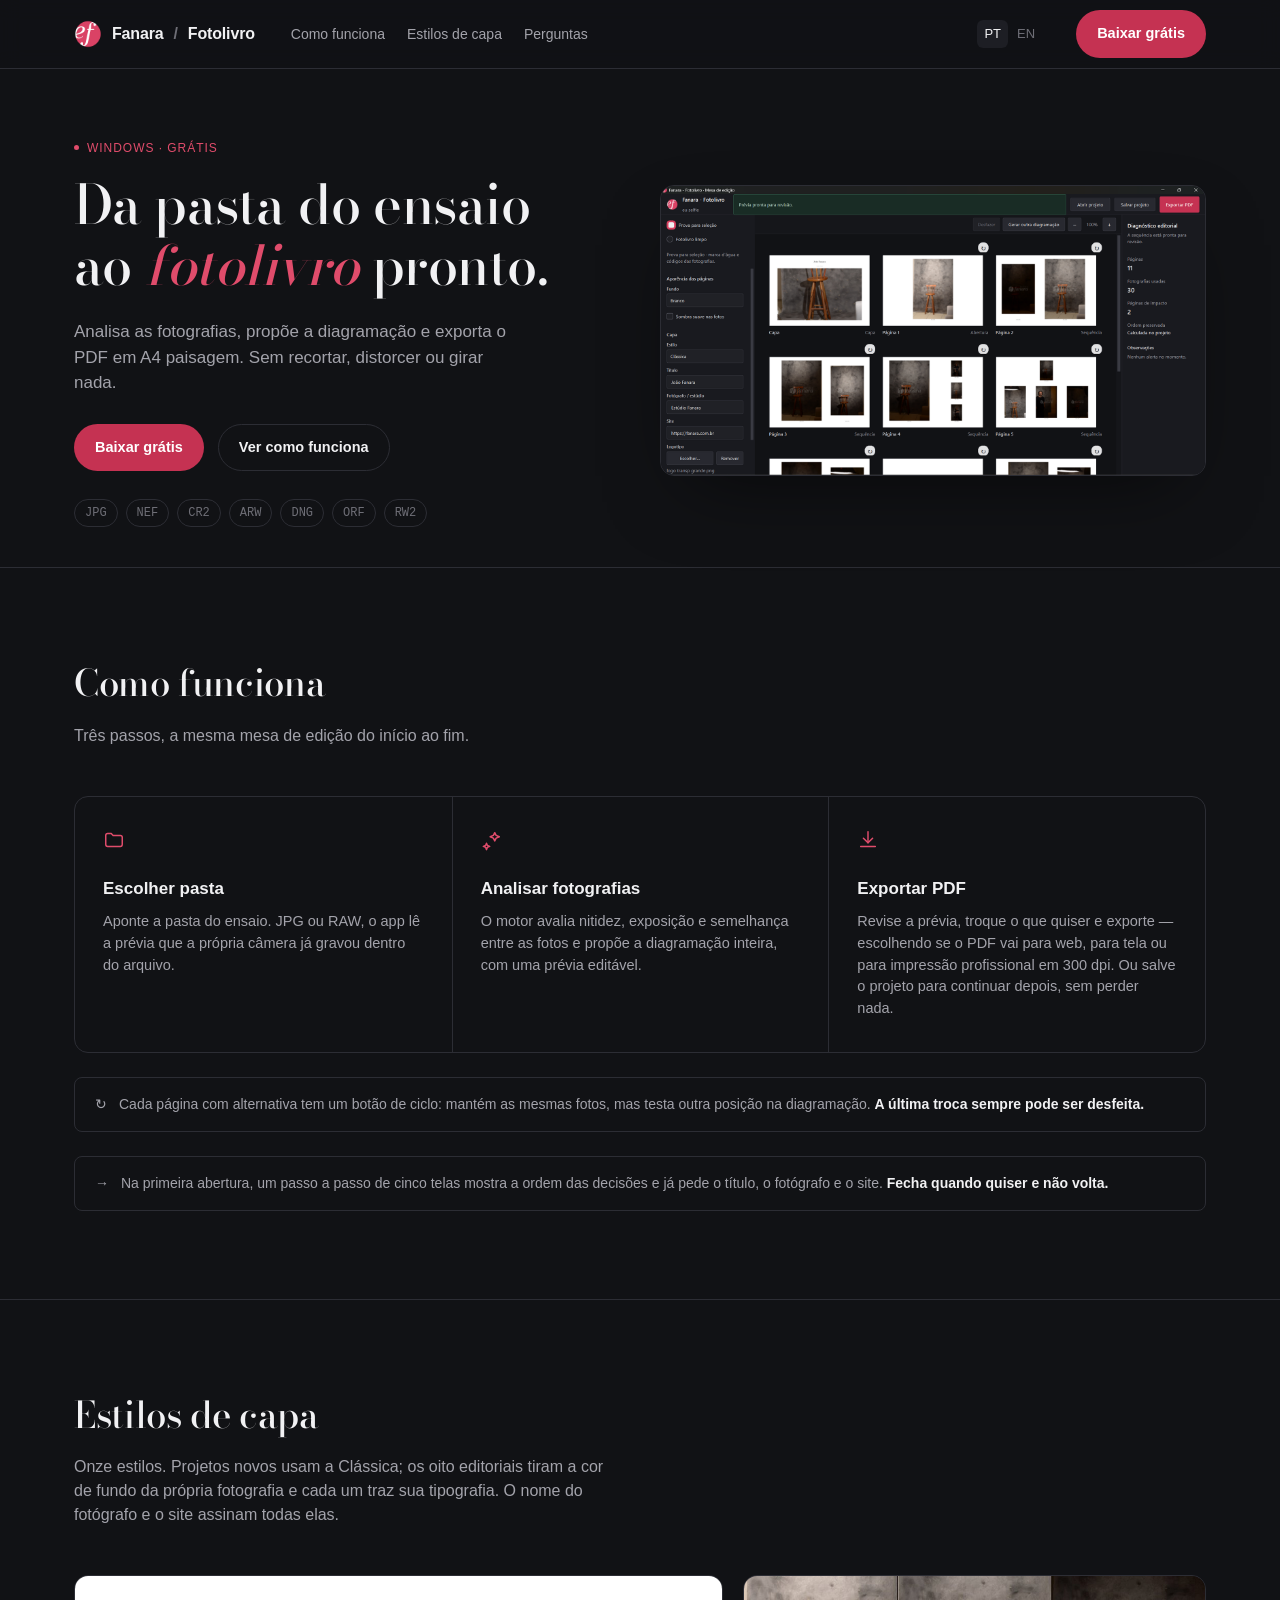
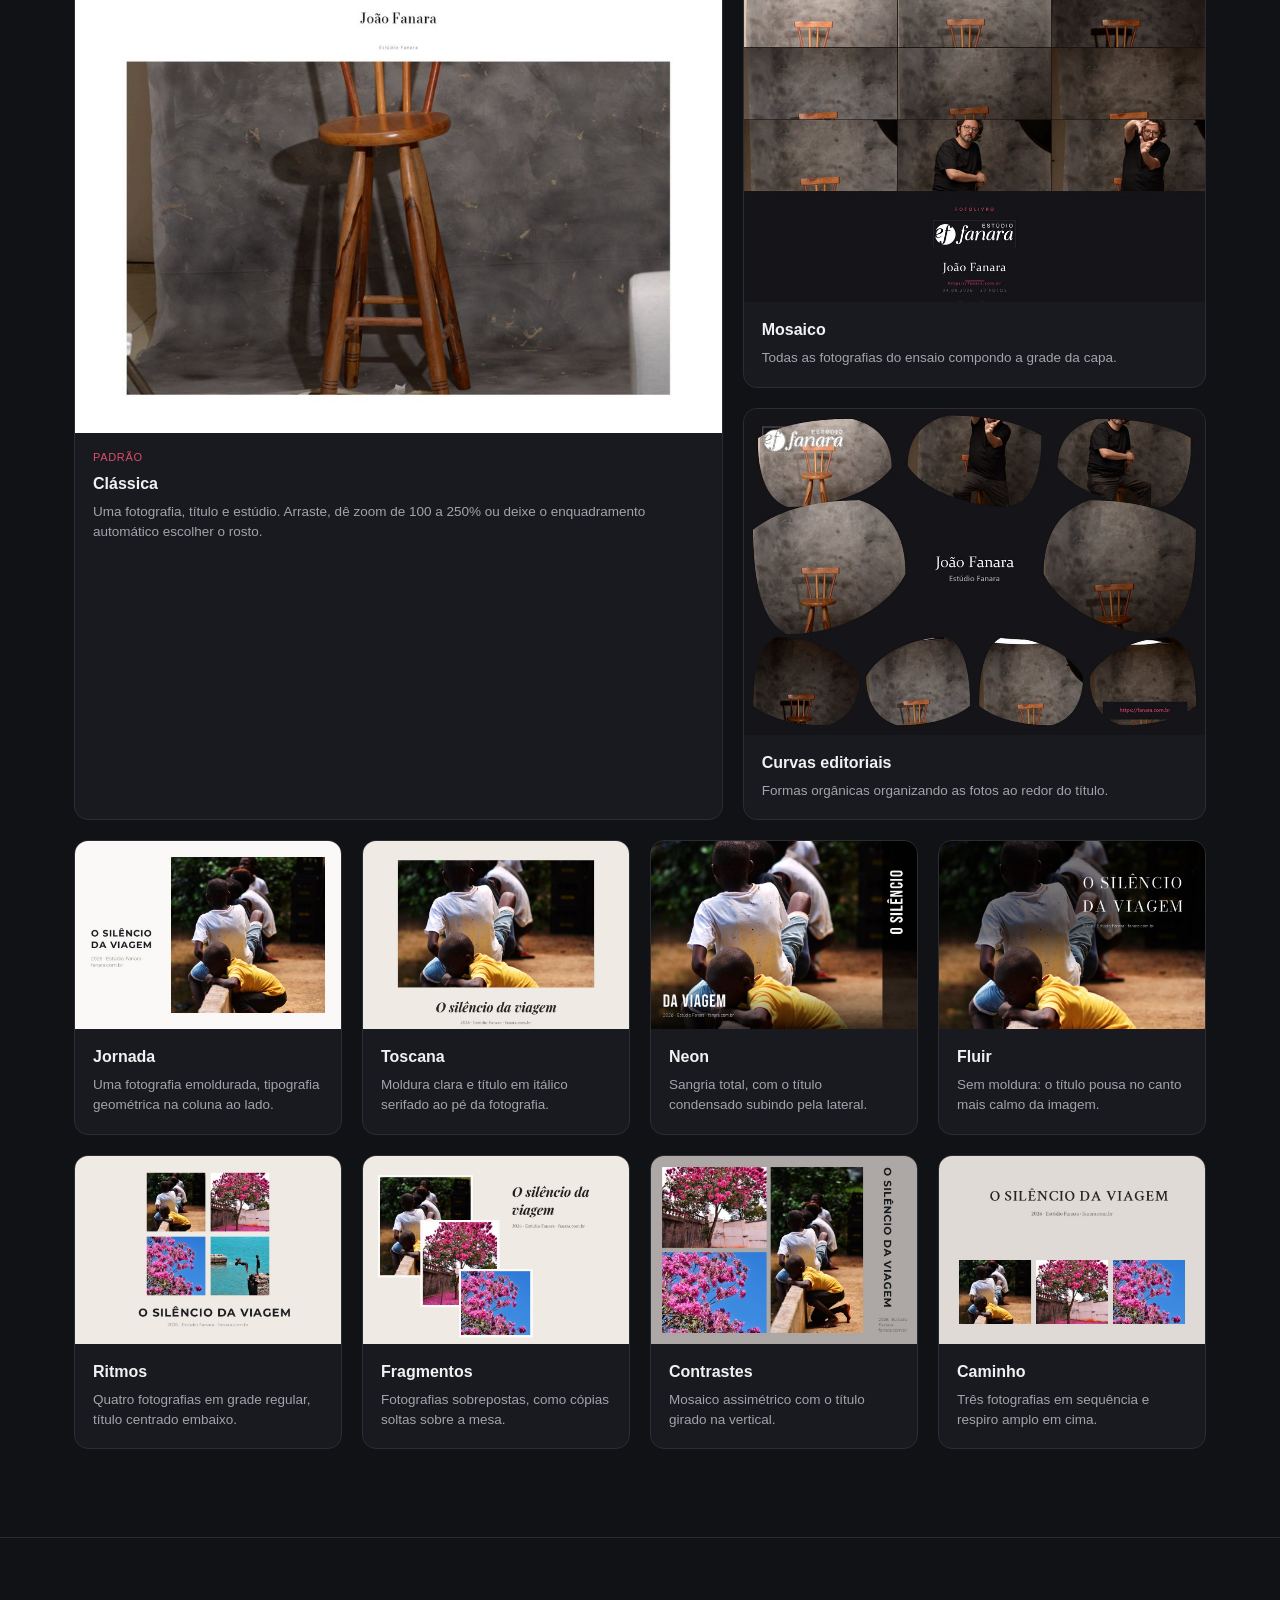
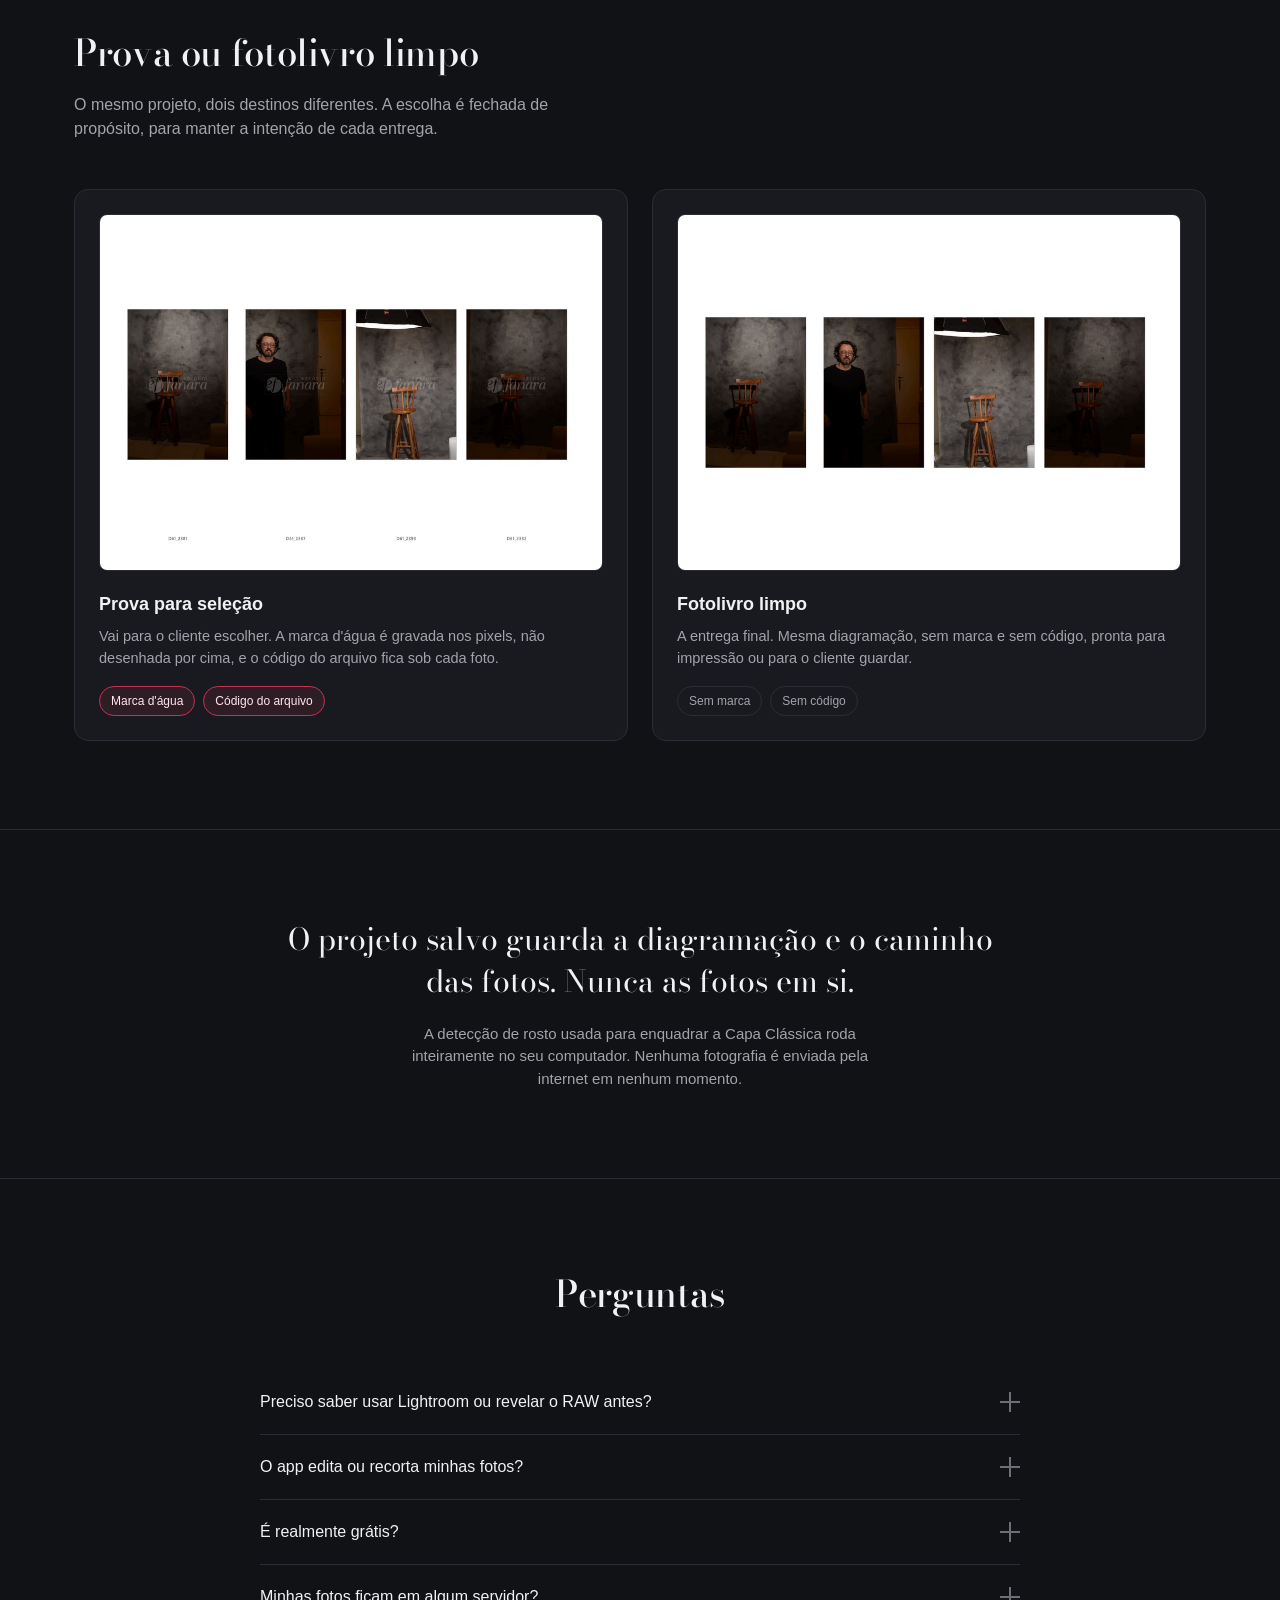
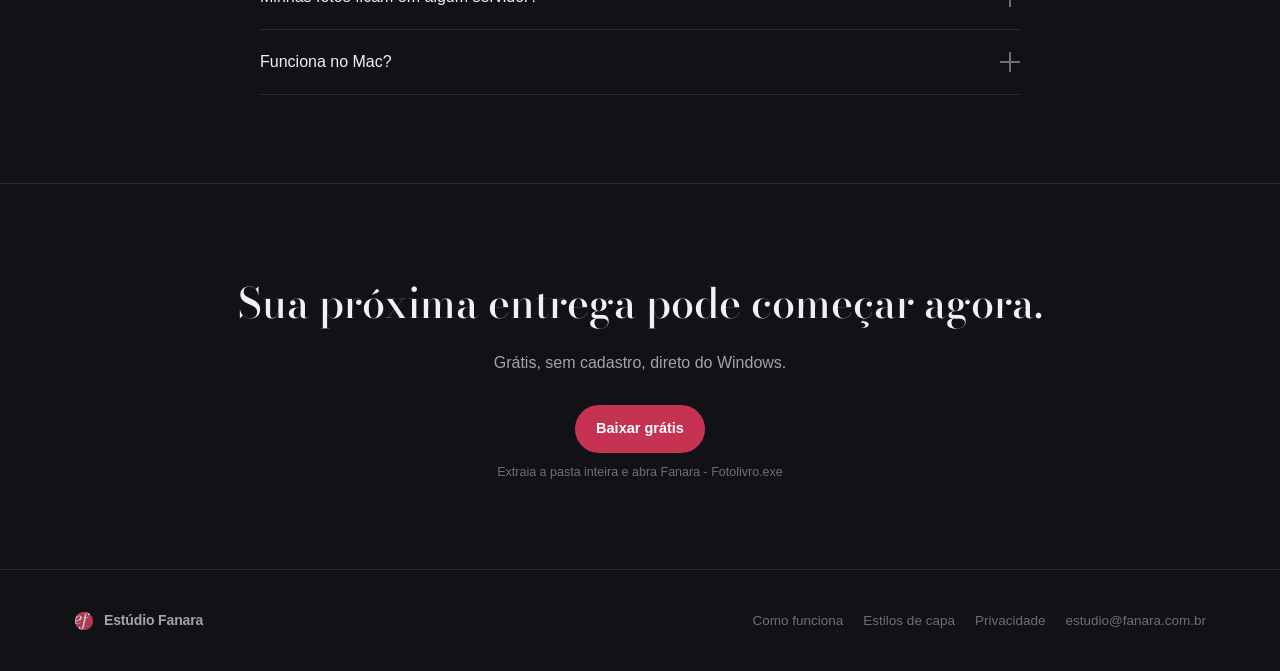
==== commit 47d0943c: "fix: let the layout set the wizard's floor, and tell the site what changed O mínimo era fixo em 880x" ====
--- a/site/index.html
+++ b/site/index.html
@@ -72,7 +72,7 @@
       <div class="flow-step">
         <svg viewBox="0 0 24 24" fill="none" stroke="currentColor" stroke-width="1.6" stroke-linecap="round" stroke-linejoin="round"><path d="M12 3v12"/><path d="m7 10 5 5 5-5"/><path d="M4 19h16"/></svg>
         <h3>Exportar PDF</h3>
-        <p>Revise a prévia, troque o que quiser e exporte. Ou salve o projeto para continuar depois, sem perder nada.</p>
+        <p>Revise a prévia, troque o que quiser e exporte — escolhendo se o PDF vai para web, para tela ou para impressão profissional em 300 dpi. Ou salve o projeto para continuar depois, sem perder nada.</p>
       </div>
     </div>
 
@@ -80,6 +80,11 @@
       <span>↻</span>
       <span>Cada página com alternativa tem um botão de ciclo: mantém as mesmas fotos, mas testa outra posição na diagramação. <strong>A última troca sempre pode ser desfeita.</strong></span>
     </div>
+
+    <div class="cycle-note reveal">
+      <span>→</span>
+      <span>Na primeira abertura, um passo a passo de cinco telas mostra a ordem das decisões e já pede o título, o fotógrafo e o site. <strong>Fecha quando quiser e não volta.</strong></span>
+    </div>
   </div>
 </section>
 
@@ -87,7 +92,7 @@
   <div class="wrap">
     <div class="section-head reveal">
       <h2>Estilos de capa</h2>
-      <p>Onze estilos. Projetos novos usam a Clássica; os oito editoriais tiram a cor de fundo da própria fotografia e cada um traz sua tipografia.</p>
+      <p>Onze estilos. Projetos novos usam a Clássica; os oito editoriais tiram a cor de fundo da própria fotografia e cada um traz sua tipografia. O nome do fotógrafo e o site assinam todas elas.</p>
     </div>
 
     <div class="covers reveal">
